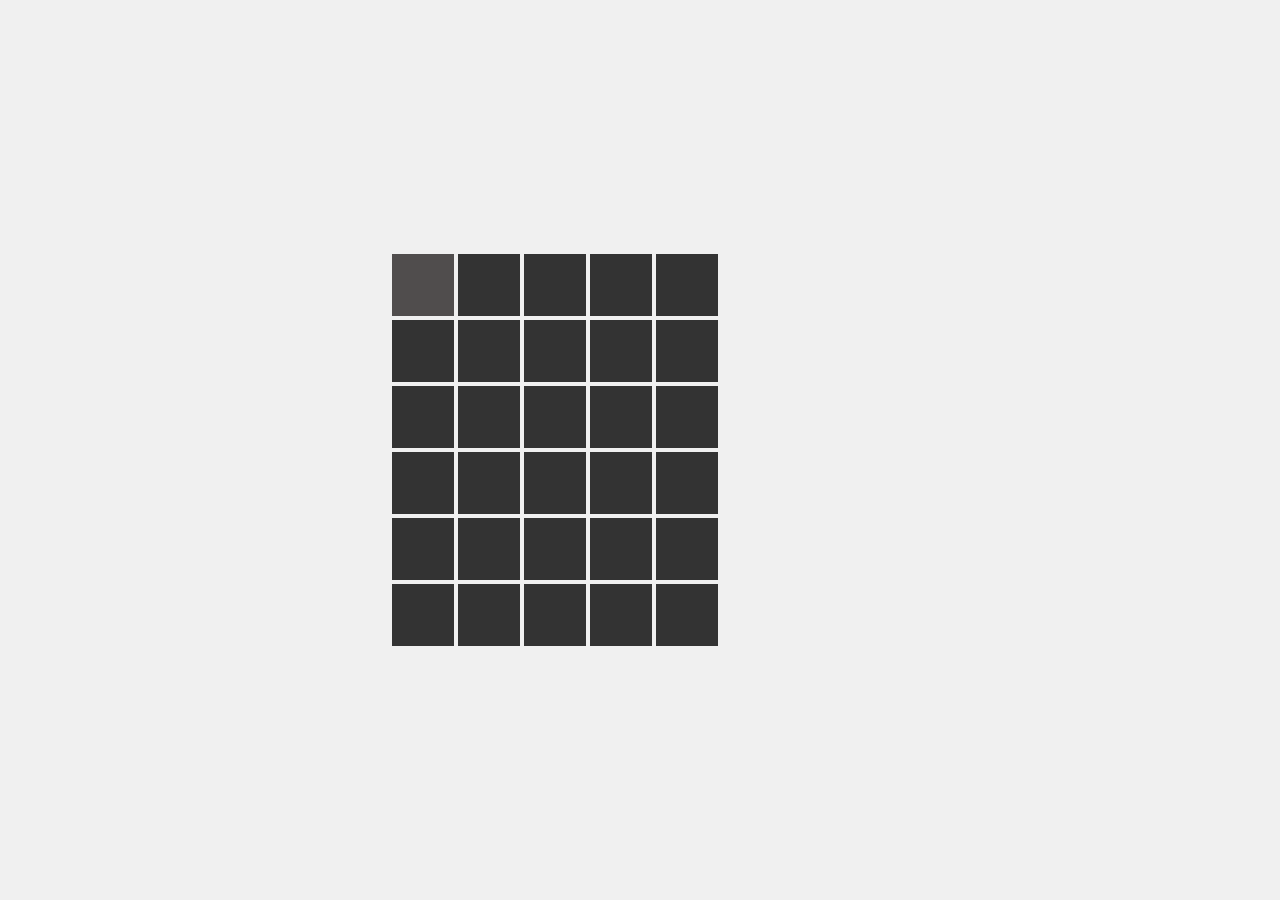
==== frontend/index.html @ 7b3708db "frontend version 1, keyboard not functional and no get and post yet" ====
<!DOCTYPE html>
<html>
<head>
  <title>Wordle</title>
  <link rel="stylesheet" href="styles.css">
  <link rel="stylesheet" href="https://fonts.googleapis.com/css2?family=Roboto:wght@400;700&display=swap">
</head>
<body>
	<div class="grid-container">
		<!-- row one -->
		<div class="grid-row">
			<div class="box">
				<span></span>
				<input type="text" maxlength="1" oninput="this.value = this.value.replace(/[^a-zA-Z]/g, '');">
			</div>
			<div class="box">
				<span></span>
				<input type="text" maxlength="1" oninput="this.value = this.value.replace(/[^a-zA-Z]/g, '');">
			</div>
			<div class="box">
				<span></span>
				<input type="text" maxlength="1" oninput="this.value = this.value.replace(/[^a-zA-Z]/g, '');">
			</div>
			<div class="box">
				<span></span>
				<input type="text" maxlength="1" oninput="this.value = this.value.replace(/[^a-zA-Z]/g, '');">
			</div>
			<div class="box">
				<span></span>
				<input type="text" maxlength="1" oninput="this.value = this.value.replace(/[^a-zA-Z]/g, '');">
			</div>
		</div>
		<!-- row two -->
		<div class="grid-row">
			<div class="box">
				<span></span>
				<input type="text" maxlength="1" oninput="this.value = this.value.replace(/[^a-zA-Z]/g, '');">
			</div>
			<div class="box">
				<span></span>
				<input type="text" maxlength="1" oninput="this.value = this.value.replace(/[^a-zA-Z]/g, '');">
			</div>
			<div class="box">
				<span></span>
				<input type="text" maxlength="1" oninput="this.value = this.value.replace(/[^a-zA-Z]/g, '');">
			</div>
			<div class="box">
				<span></span>
				<input type="text" maxlength="1" oninput="this.value = this.value.replace(/[^a-zA-Z]/g, '');">
			</div>
			<div class="box">
				<span></span>
				<input type="text" maxlength="1" oninput="this.value = this.value.replace(/[^a-zA-Z]/g, '');">
			</div>
		</div>
		<!-- row three -->
		<div class="grid-row">
			<div class="box">
				<span></span>
				<input type="text" maxlength="1" oninput="this.value = this.value.replace(/[^a-zA-Z]/g, '');">
			</div>
			<div class="box">
				<span></span>
				<input type="text" maxlength="1" oninput="this.value = this.value.replace(/[^a-zA-Z]/g, '');">
			</div>
			<div class="box">
				<span></span>
				<input type="text" maxlength="1" oninput="this.value = this.value.replace(/[^a-zA-Z]/g, '');">
			</div>
			<div class="box">
				<span></span>
				<input type="text" maxlength="1" oninput="this.value = this.value.replace(/[^a-zA-Z]/g, '');">
			</div>
			<div class="box">
				<span></span>
				<input type="text" maxlength="1" oninput="this.value = this.value.replace(/[^a-zA-Z]/g, '');">
			</div>
		</div>
		<!-- row four -->
		<div class="grid-row">
			<div class="box">
				<span></span>
				<input type="text" maxlength="1" oninput="this.value = this.value.replace(/[^a-zA-Z]/g, '');">
			</div>
			<div class="box">
				<span></span>
				<input type="text" maxlength="1" oninput="this.value = this.value.replace(/[^a-zA-Z]/g, '');">
			</div>
			<div class="box">
				<span></span>
				<input type="text" maxlength="1" oninput="this.value = this.value.replace(/[^a-zA-Z]/g, '');">
			</div>
			<div class="box">
				<span></span>
				<input type="text" maxlength="1" oninput="this.value = this.value.replace(/[^a-zA-Z]/g, '');">
			</div>
			<div class="box">
				<span></span>
				<input type="text" maxlength="1" oninput="this.value = this.value.replace(/[^a-zA-Z]/g, '');">
			</div>
		</div>
		<!-- row five -->
		<div class="grid-row">
			<div class="box">
				<span></span>
				<input type="text" maxlength="1" oninput="this.value = this.value.replace(/[^a-zA-Z]/g, '');">
			</div>
			<div class="box">
				<span></span>
				<input type="text" maxlength="1" oninput="this.value = this.value.replace(/[^a-zA-Z]/g, '');">
			</div>
			<div class="box">
				<span></span>
				<input type="text" maxlength="1" oninput="this.value = this.value.replace(/[^a-zA-Z]/g, '');">
			</div>
			<div class="box">
				<span></span>
				<input type="text" maxlength="1" oninput="this.value = this.value.replace(/[^a-zA-Z]/g, '');">
			</div>
			<div class="box">
				<span></span>
				<input type="text" maxlength="1" oninput="this.value = this.value.replace(/[^a-zA-Z]/g, '');">
			</div>
		</div>
		<!-- row six -->
		<div class="grid-row">
			<div class="box">
				<span></span>
				<input type="text" maxlength="1" oninput="this.value = this.value.replace(/[^a-zA-Z]/g, '');">
			</div>
			<div class="box">
				<span></span>
				<input type="text" maxlength="1" oninput="this.value = this.value.replace(/[^a-zA-Z]/g, '');">
			</div>
			<div class="box">
				<span></span>
				<input type="text" maxlength="1" oninput="this.value = this.value.replace(/[^a-zA-Z]/g, '');">
			</div>
			<div class="box">
				<span></span>
				<input type="text" maxlength="1" oninput="this.value = this.value.replace(/[^a-zA-Z]/g, '');">
			</div>
			<div class="box">
				<span></span>
				<input type="text" maxlength="1" oninput="this.value = this.value.replace(/[^a-zA-Z]/g, '');">
			</div>
		</div>
  <!-- closing tag of the grid -->
  </div>
  <!-- <div class="keyboard">
	<div class="keyboard-row">
		<button data-letter="Q">Q</button>
		<button data-letter="W">W</button>
		<button data-letter="E">E</button>
		<button data-letter="R">R</button>
		<button data-letter="T">T</button>
		<button data-letter="Y">Y</button>
		<button data-letter="U">U</button>
		<button data-letter="I">I</button>
		<button data-letter="O">O</button>
		<button data-letter="P">P</button>
	</div>
	<div class="keyboard-row">
		<button data-letter="A">A</button>
		<button data-letter="S">S</button>
		<button data-letter="D">D</button>
		<button data-letter="F">F</button>
		<button data-letter="G">G</button>
		<button data-letter="H">H</button>
		<button data-letter="J">J</button>
		<button data-letter="K">K</button>
		<button data-letter="L">L</button>
	</div>
	<div class="keyboard-row">
		<button data-letter="Z">Z</button>
		<button data-letter="X">X</button>
		<button data-letter="C">C</button>
		<button data-letter="V">V</button>
		<button data-letter="B">B</button>
		<button data-letter="N">N</button>
		<button data-letter="M">M</button>
		<button id="delete-button">⌫</button>
	</div>
  </div> -->
  <script src="script.js"></script>

</body>
</html>
---- frontend/styles.css ----
body {
		display: flex;
		justify-content: center;
		align-items: center;
		min-height: 100vh;
		margin: 0;
		background-color: #f0f0f0;
	}
	
	.grid-container {
		display: flex;
		flex-wrap: wrap;
		justify-content: space-between;
		max-width: 500px; /* Adjust this value as needed */
		margin: 0 auto;
	}
	
	.grid-row {
		display: flex;
	}
	.box {
		width: 62px; /* Adjust this value to your desired box size */
		height: 62px; /* Adjust this value to your desired box size */
		margin: 2px; /* Adjust this value to add spacing between the boxes */
		background-color: #333; /* Or any color you prefer */
		display: flex;
		flex-direction: column;
		justify-content: center;
		align-items: center;
		text-align: center; /* Added to center the text horizontally */
		font-family: 'Roboto', sans-serif;

	}
	.box.selected-box {
		background-color: rgb(80, 77, 77);
	}
	
	span {
		font-size: 35px;
		color: #fff; /* Set the color to your preference */
		display: flex; /* Changed from flex to inline-flex */
		justify-content: center;
		align-items: center;
		width: 100%;
		height: 100%;
		font-family: 'Roboto', sans-serif;

	}
	
	input {
		width: 100%;
		text-align: center;
		font-size: 16px;
		padding: 0px;
		border: none;
		background: transparent;
		color: transparent; /* Set the color to your preference */
		outline: none;
	}

	.keyboard {
		display: flex;
		flex-direction: column;
		align-items: center;
		margin-top: 20px; /* Adjust the spacing between grid and keyboard */
	}
	
	/* Add styles for each keyboard row */
	.keyboard-row {
		display: flex;
		justify-content: center;
	}
	
	/* Add styles for the keyboard buttons */
	.keyboard button {
		font-size: 20px;
		padding: 8px 12px;
		margin: 4px;
		border: 1px solid #333;
		background-color: #f0f0f0;
		cursor: pointer;
	}
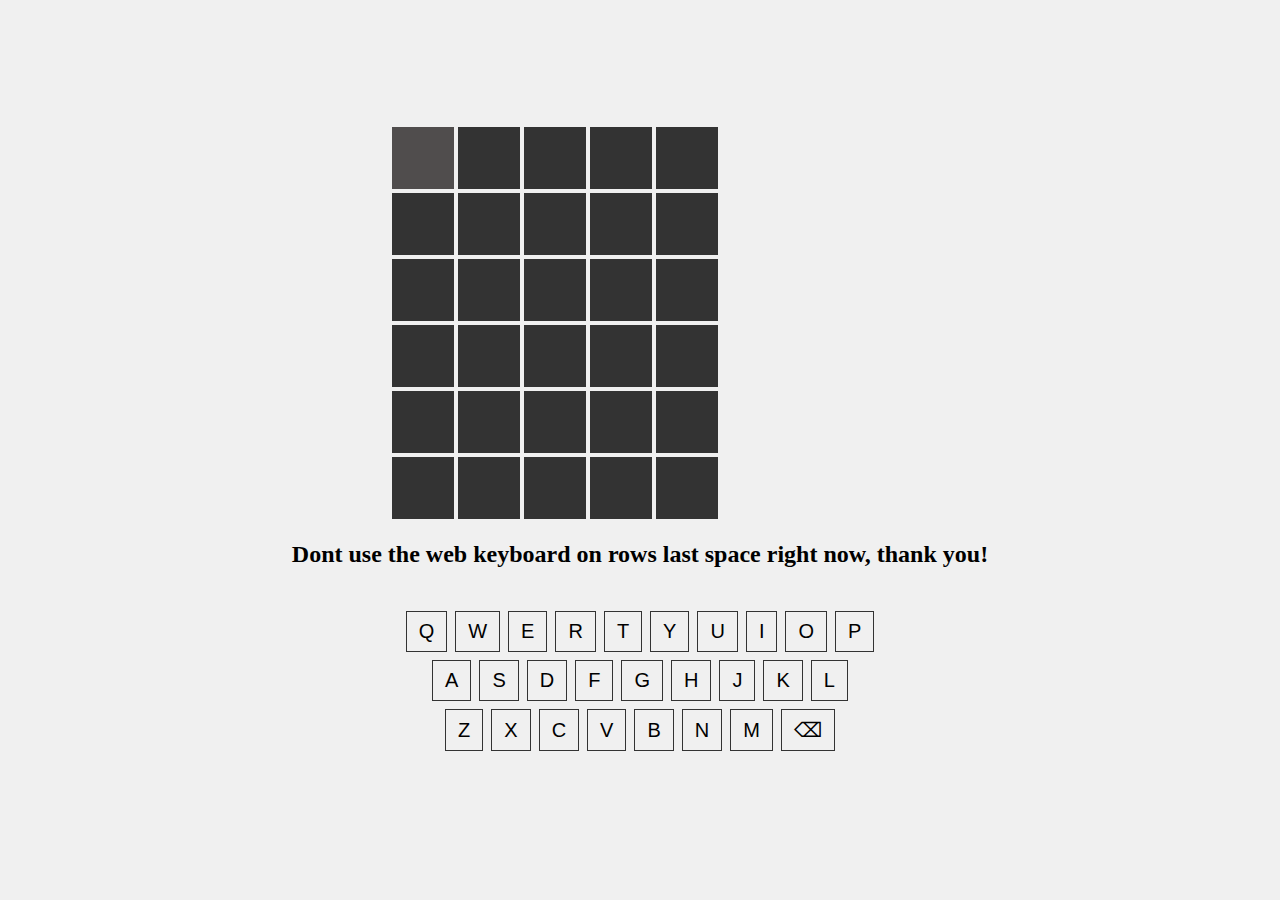
==== commit e0d6beac: "frontend updated, keyboard almost functional" ====
--- a/frontend/index.html
+++ b/frontend/index.html
@@ -6,6 +6,7 @@
   <link rel="stylesheet" href="https://fonts.googleapis.com/css2?family=Roboto:wght@400;700&display=swap">
 </head>
 <body>
+	<div class="game-container">
 	<div class="grid-container">
 		<!-- row one -->
 		<div class="grid-row">
@@ -147,7 +148,9 @@
 		</div>
   <!-- closing tag of the grid -->
   </div>
-  <!-- <div class="keyboard">
+  <!-- this is the web keyboard, need to fix the js to acctaully get it working -->
+  <h2> Dont use the web keyboard on rows last  space right now, thank you! </h2>
+  <div class="keyboard">
 	<div class="keyboard-row">
 		<button data-letter="Q">Q</button>
 		<button data-letter="W">W</button>
@@ -181,8 +184,8 @@
 		<button data-letter="M">M</button>
 		<button id="delete-button">⌫</button>
 	</div>
-  </div> -->
+  </div>
   <script src="script.js"></script>
-
+	</div>
 </body>
 </html>
--- a/frontend/styles.css
+++ b/frontend/styles.css
@@ -1,5 +1,15 @@
 body {
 		display: flex;
+		justify-content: center;
+		align-items: center;
+		min-height: 100vh;
+		margin: 0;
+		background-color: #f0f0f0;
+	}
+	
+	.game-container {
+		display: flex;
+		flex-direction: column;
 		justify-content: center;
 		align-items: center;
 		min-height: 100vh;
@@ -63,8 +73,8 @@
 		flex-direction: column;
 		align-items: center;
 		margin-top: 20px; /* Adjust the spacing between grid and keyboard */
+		margin-bottom: 20px; /* Add margin at the bottom to separate the grid and keyboard */
 	}
-	
 	/* Add styles for each keyboard row */
 	.keyboard-row {
 		display: flex;
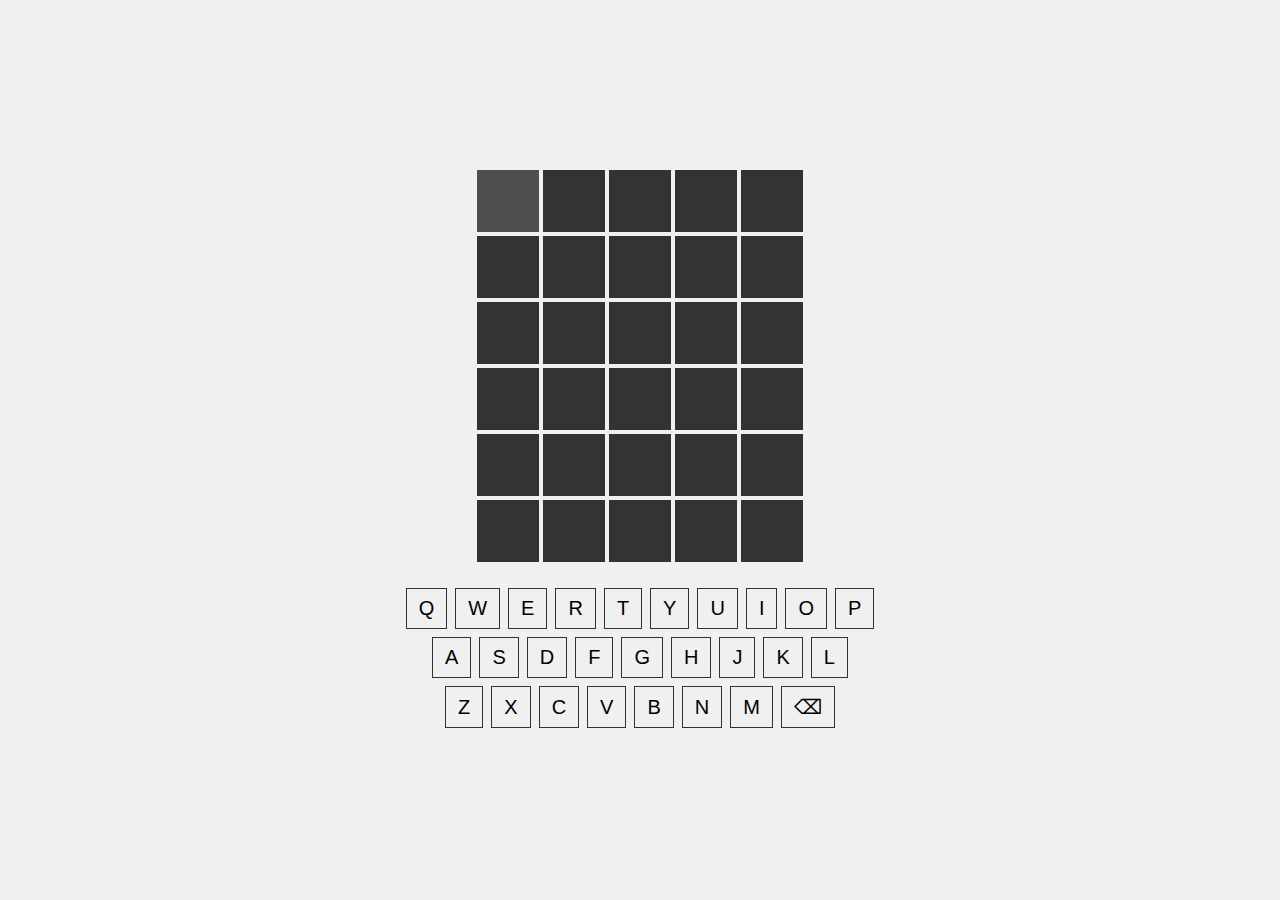
==== commit 536edc6b: "frontend updated" ====
--- a/frontend/index.html
+++ b/frontend/index.html
@@ -7,149 +7,156 @@
 </head>
 <body>
 	<div class="game-container">
+	<div class="text-container">
+	<div id="error-message" style="display: none;" class="error">Not in word list</div>
+	<div id="win-message" style="display: none;" class="win">Impressive, you won the game!</div>
+	<div id="loss-message" style="display: none;" class="loss">You lost!</div>
+	</div>
 	<div class="grid-container">
 		<!-- row one -->
 		<div class="grid-row">
-			<div class="box">
+			<div class="box" data-index="0">
 				<span></span>
 				<input type="text" maxlength="1" oninput="this.value = this.value.replace(/[^a-zA-Z]/g, '');">
 			</div>
-			<div class="box">
+			<div class="box" data-index="1">
 				<span></span>
 				<input type="text" maxlength="1" oninput="this.value = this.value.replace(/[^a-zA-Z]/g, '');">
 			</div>
-			<div class="box">
+			<div class="box" data-index="2">
 				<span></span>
 				<input type="text" maxlength="1" oninput="this.value = this.value.replace(/[^a-zA-Z]/g, '');">
 			</div>
-			<div class="box">
+			<div class="box" data-index="3">
 				<span></span>
 				<input type="text" maxlength="1" oninput="this.value = this.value.replace(/[^a-zA-Z]/g, '');">
 			</div>
-			<div class="box">
+			<div class="box" data-index="4">
 				<span></span>
 				<input type="text" maxlength="1" oninput="this.value = this.value.replace(/[^a-zA-Z]/g, '');">
 			</div>
 		</div>
 		<!-- row two -->
 		<div class="grid-row">
-			<div class="box">
+			<div class="box" data-index="0">
 				<span></span>
 				<input type="text" maxlength="1" oninput="this.value = this.value.replace(/[^a-zA-Z]/g, '');">
 			</div>
-			<div class="box">
+			<div class="box" data-index="1">
 				<span></span>
 				<input type="text" maxlength="1" oninput="this.value = this.value.replace(/[^a-zA-Z]/g, '');">
 			</div>
-			<div class="box">
+			<div class="box" data-index="2">
 				<span></span>
 				<input type="text" maxlength="1" oninput="this.value = this.value.replace(/[^a-zA-Z]/g, '');">
 			</div>
-			<div class="box">
+			<div class="box" data-index="3">
 				<span></span>
 				<input type="text" maxlength="1" oninput="this.value = this.value.replace(/[^a-zA-Z]/g, '');">
 			</div>
-			<div class="box">
+			<div class="box" data-index="4">
 				<span></span>
 				<input type="text" maxlength="1" oninput="this.value = this.value.replace(/[^a-zA-Z]/g, '');">
 			</div>
 		</div>
 		<!-- row three -->
 		<div class="grid-row">
-			<div class="box">
+			<div class="box" data-index="0">
 				<span></span>
 				<input type="text" maxlength="1" oninput="this.value = this.value.replace(/[^a-zA-Z]/g, '');">
 			</div>
-			<div class="box">
+			<div class="box" data-index="1">
 				<span></span>
 				<input type="text" maxlength="1" oninput="this.value = this.value.replace(/[^a-zA-Z]/g, '');">
 			</div>
-			<div class="box">
+			<div class="box" data-index="2">
 				<span></span>
 				<input type="text" maxlength="1" oninput="this.value = this.value.replace(/[^a-zA-Z]/g, '');">
 			</div>
-			<div class="box">
+			<div class="box" data-index="3">
 				<span></span>
 				<input type="text" maxlength="1" oninput="this.value = this.value.replace(/[^a-zA-Z]/g, '');">
 			</div>
-			<div class="box">
+			<div class="box" data-index="4">
 				<span></span>
 				<input type="text" maxlength="1" oninput="this.value = this.value.replace(/[^a-zA-Z]/g, '');">
 			</div>
 		</div>
 		<!-- row four -->
 		<div class="grid-row">
-			<div class="box">
+			<div class="box" data-index="0">
 				<span></span>
 				<input type="text" maxlength="1" oninput="this.value = this.value.replace(/[^a-zA-Z]/g, '');">
 			</div>
-			<div class="box">
+			<div class="box" data-index="1">
 				<span></span>
 				<input type="text" maxlength="1" oninput="this.value = this.value.replace(/[^a-zA-Z]/g, '');">
 			</div>
-			<div class="box">
+			<div class="box" data-index="2">
 				<span></span>
 				<input type="text" maxlength="1" oninput="this.value = this.value.replace(/[^a-zA-Z]/g, '');">
 			</div>
-			<div class="box">
+			<div class="box" data-index="3">
 				<span></span>
 				<input type="text" maxlength="1" oninput="this.value = this.value.replace(/[^a-zA-Z]/g, '');">
 			</div>
-			<div class="box">
+			<div class="box" data-index="4">
 				<span></span>
 				<input type="text" maxlength="1" oninput="this.value = this.value.replace(/[^a-zA-Z]/g, '');">
 			</div>
 		</div>
 		<!-- row five -->
 		<div class="grid-row">
-			<div class="box">
+			<div class="box" data-index="0">
 				<span></span>
 				<input type="text" maxlength="1" oninput="this.value = this.value.replace(/[^a-zA-Z]/g, '');">
 			</div>
-			<div class="box">
+			<div class="box" data-index="1">
 				<span></span>
 				<input type="text" maxlength="1" oninput="this.value = this.value.replace(/[^a-zA-Z]/g, '');">
 			</div>
-			<div class="box">
+			<div class="box" data-index="2">
 				<span></span>
 				<input type="text" maxlength="1" oninput="this.value = this.value.replace(/[^a-zA-Z]/g, '');">
 			</div>
-			<div class="box">
+			<div class="box" data-index="3">
 				<span></span>
 				<input type="text" maxlength="1" oninput="this.value = this.value.replace(/[^a-zA-Z]/g, '');">
 			</div>
-			<div class="box">
+			<div class="box" data-index="4">
 				<span></span>
 				<input type="text" maxlength="1" oninput="this.value = this.value.replace(/[^a-zA-Z]/g, '');">
 			</div>
 		</div>
 		<!-- row six -->
 		<div class="grid-row">
-			<div class="box">
+			<div class="box" data-index="0">
 				<span></span>
 				<input type="text" maxlength="1" oninput="this.value = this.value.replace(/[^a-zA-Z]/g, '');">
 			</div>
-			<div class="box">
+			<div class="box" data-index="1">
 				<span></span>
 				<input type="text" maxlength="1" oninput="this.value = this.value.replace(/[^a-zA-Z]/g, '');">
 			</div>
-			<div class="box">
+			<div class="box" data-index="2">
 				<span></span>
 				<input type="text" maxlength="1" oninput="this.value = this.value.replace(/[^a-zA-Z]/g, '');">
 			</div>
-			<div class="box">
+			<div class="box" data-index="3">
 				<span></span>
 				<input type="text" maxlength="1" oninput="this.value = this.value.replace(/[^a-zA-Z]/g, '');">
 			</div>
-			<div class="box">
+			<div class="box" data-index="4">
 				<span></span>
 				<input type="text" maxlength="1" oninput="this.value = this.value.replace(/[^a-zA-Z]/g, '');">
 			</div>
 		</div>
   <!-- closing tag of the grid -->
   </div>
+
+
   <!-- this is the web keyboard, need to fix the js to acctaully get it working -->
-  <h2> Dont use the web keyboard on rows last  space right now, thank you! </h2>
+  <!-- <h2> Dont use the web keyboard on rows last  space right now, thank you! </h2> -->
   <div class="keyboard">
 	<div class="keyboard-row">
 		<button data-letter="Q">Q</button>
--- a/frontend/styles.css
+++ b/frontend/styles.css
@@ -1,33 +1,40 @@
 body {
-		display: flex;
-		justify-content: center;
-		align-items: center;
-		min-height: 100vh;
-		margin: 0;
-		background-color: #f0f0f0;
-	}
-	
-	.game-container {
-		display: flex;
-		flex-direction: column;
-		justify-content: center;
-		align-items: center;
-		min-height: 100vh;
-		margin: 0;
-		background-color: #f0f0f0;
-	}
-	
-	.grid-container {
-		display: flex;
-		flex-wrap: wrap;
-		justify-content: space-between;
-		max-width: 500px; /* Adjust this value as needed */
-		margin: 0 auto;
-	}
-	
-	.grid-row {
-		display: flex;
-	}
+    display: flex;
+    justify-content: center;
+	flex-direction: column;
+    align-items: center;
+    min-height: 100vh;
+    margin: 0;
+    background-color: #f0f0f0;
+}
+.text-container { /* Add this new class for text container */
+    display: flex;
+    flex-direction: column;
+    align-items: flex-start; /* Align the text at the top of the container */
+    margin-bottom: 20px; /* Add some margin at the bottom to separate the grid and text */
+}
+.game-container {
+    display: flex;
+    flex-direction: column;
+    justify-content: center;
+    align-items: center;
+    min-height: 100vh;
+    margin: 0;
+    background-color: #f0f0f0;
+}
+
+.grid-container {
+    display: flex;
+    flex-wrap: wrap;
+    justify-content: center; /* Change from 'space-between' to 'center' */
+    max-width: 500px; /* Adjust this value as needed */
+    margin: 0 auto;
+}
+
+.grid-row {
+    display: flex;
+    justify-content: center; /* Add this line to center the row */
+}
 	.box {
 		width: 62px; /* Adjust this value to your desired box size */
 		height: 62px; /* Adjust this value to your desired box size */
@@ -44,7 +51,51 @@
 	.box.selected-box {
 		background-color: rgb(80, 77, 77);
 	}
+
+	.highlight {
+		background-color: yellow; /* Change to the desired color */
+	  }
+
+	  .error {
+		position: absolute;
+		bottom: -50px;
+		left: 50%;
+		transform: translateX(-50%);
+		background-color: black;
+		color: white;
+		padding: 10px;
+		border-radius: 5px;
+		opacity: 0;
+		transition: opacity 0.3s ease-in-out, bottom 0.3s ease-in-out;
+	}
 	
+	.error-message.show {
+		opacity: 1;
+		bottom: 20px;
+	}
+	.win {
+		animation: fadeIn 7s infinite;
+		font-family: 'Roboto', sans-serif;
+		font-size: 60px;
+		text-align: center;
+		text-decoration-line: underline;
+		text-decoration-color: green;  
+	}
+	@keyframes fadeIn {
+		0% {
+			opacity: 0;
+		}
+		100% {
+			opacity: 1;
+		}
+	}
+	.loss {
+		font-family: 'Roboto', sans-serif;
+		font-size: 60px;
+		text-align: center;
+		text-decoration-line: underline;
+		text-decoration-color: red;  
+	} 
 	span {
 		font-size: 35px;
 		color: #fff; /* Set the color to your preference */
